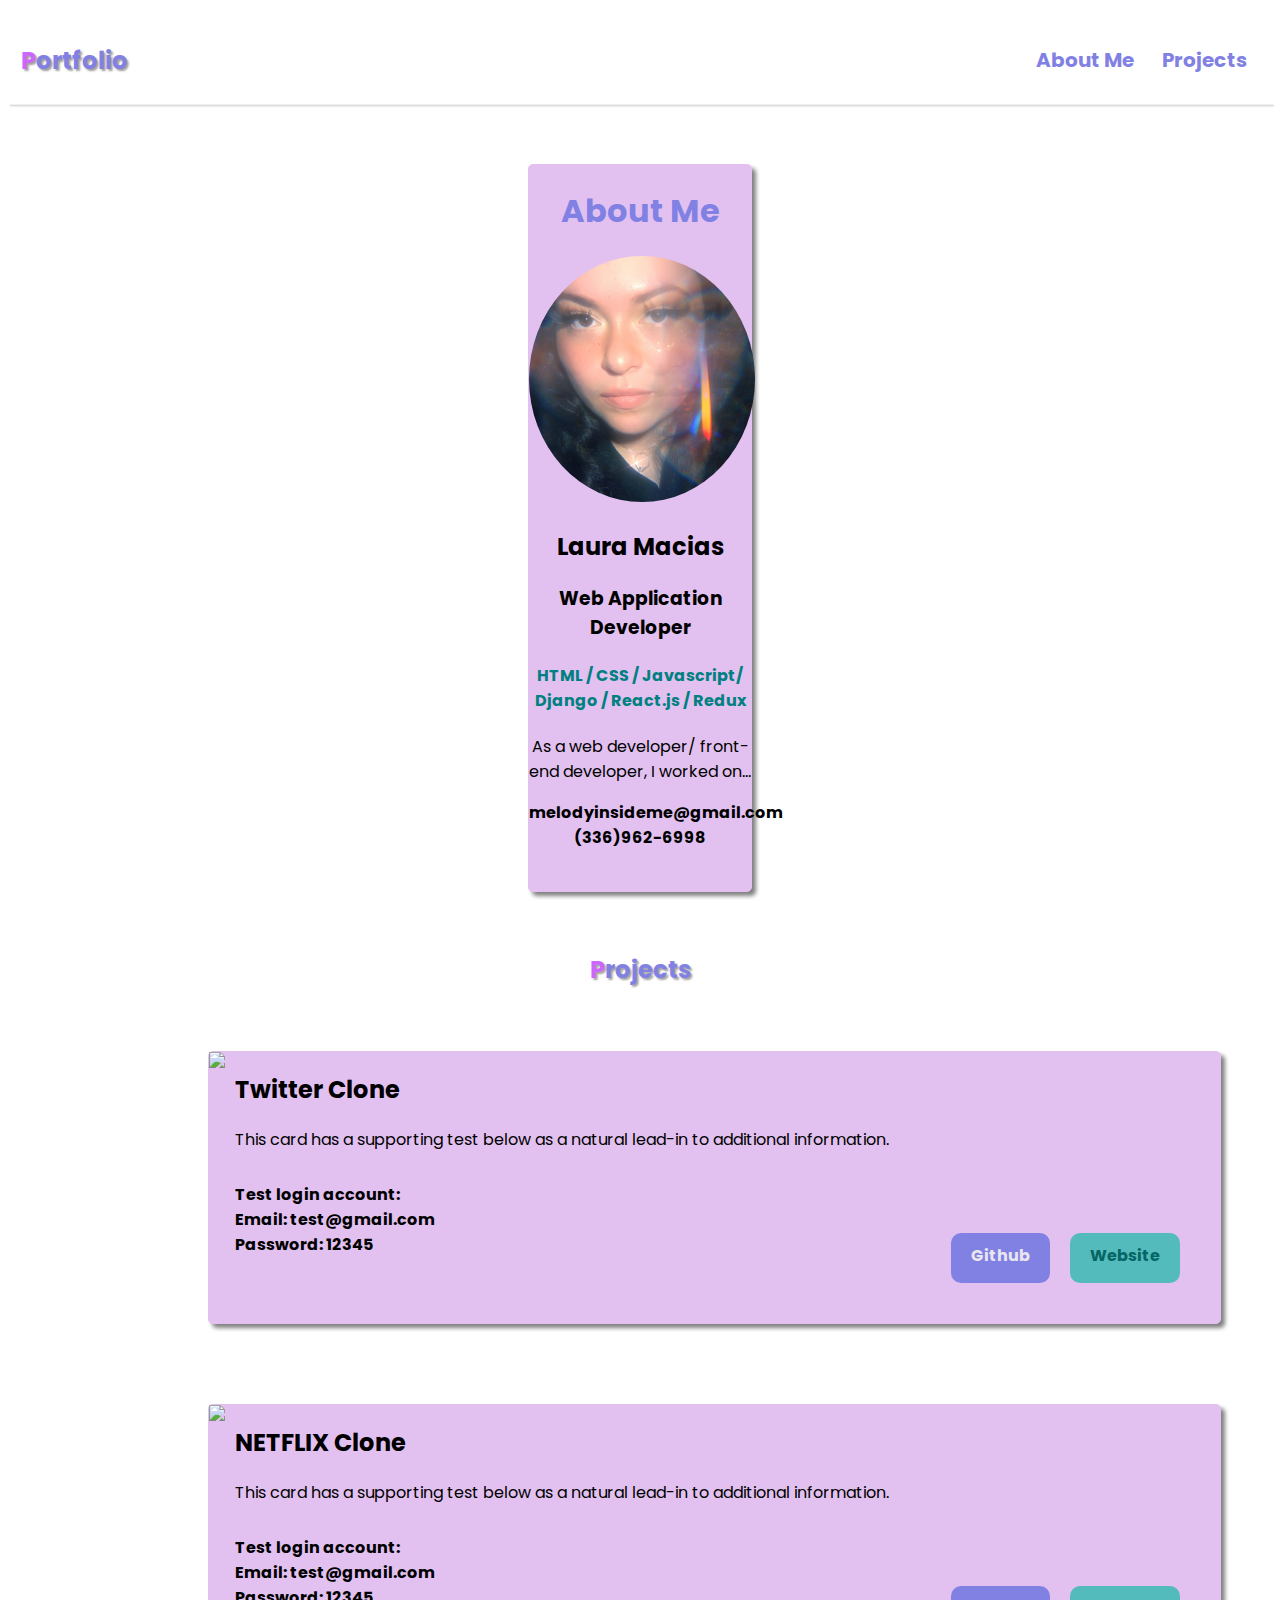
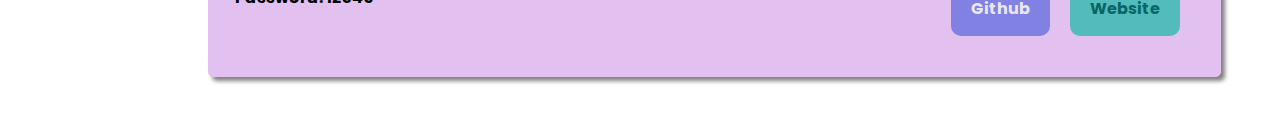
==== portfolio.html @ 05f4f1b3 "created about me, projects sections" ====
<!DOCTYPE html>
<html lang="en">
<head>
    <meta charset="UTF-8">
    <meta http-equiv="X-UA-Compatible" content="IE=edge">
    <meta name="viewport" content="width=device-width, initial-scale=1.0">
    <title>My Porfolio</title>
    <link href="portstyle.css" rel="stylesheet">
    <link href="https://fonts.googleapis.com/css2?family=Poppins:wght@100;200;300;400;600;700&display=swap" rel="stylesheet">
    <link href="../fontawesome-free-6.1.1-web/css/all.min.css" rel="stylesheet">
</head>
<body>
    <nav class="header">
        <h2 contenteditable><span style="color: #cc66ff">P</span>ortfolio</h2>
        <div class="navlinks">
            <ul>
                <li><a href="#aboutMe">About Me</a></li>
                <li><a href="#projects">Projects</a></li>
            </ul>
        </div>
    </nav>
    <hr>
    <section class="about" id="aboutMe">
        <h1>About Me</h1>
        <img src="../random/Mask Group 1.png" class="facepic">
        <h2>Laura Macias</h2>
        <h3>Web Application Developer</h3->
        <h4>HTML / CSS / Javascript/ Django / React.js / Redux</h4>
            <p>As a web developer/ front-end developer, I worked on...</p>
            <p class="contact">melodyinsideme@gmail.com <br> (336)962-6998</p>
            <a href=""><i class="fa-brands fa-linkedin fa-3x"></i></a>
            <a href=""><i class="fa-brands fa-github fa-3x"></i></a>
    </section>

    <!--Projects-->

    <section class="row" id="projects">
        <h3><span style="color: #cc66ff">P</span>rojects</h3>
        <div class="row1">
            <img src="./Scroll Group 1.png" style="float: left" id="img">
            <h2>Twitter Clone</h2>
                <p>This card has a supporting test below as a natural lead-in to additional information.</p>
                <p class="details">Test login account:<br>Email: test@gmail.com<br>Password: 12345</p>
                <a href="" class="web-btn" id="buttons">Website</a>
                <a href="" class="git-btn" id="buttons">Github</a>
                
        </div>
        <div class="row1">
            <img src="./Mask Group 2.png" style="float: left" id="img">
            <h2>NETFLIX Clone</h2>
                <p>This card has a supporting test below as a natural lead-in to additional information.</p>
                <p class="details">Test login account:<br>Email: test@gmail.com<br>Password: 12345</p>
                <a href="" class="web-btn" id="buttons">Website</a>
                <a href="" class="git-btn" id="buttons">Github</a>
        </div>
    </section>
    
</body>
</html>
---- portstyle.css ----
* {
    font-family: 'Poppins', sans-serif;
}

.about {
    background-color: #e2c1f0;
    margin: 60px 520px;
    border: 1px solid #e2c1f0;
    border-radius: 5px;
    text-align: center;
    box-shadow: 4px 4px 4px gray;
}

nav {
    display: flex;
    padding: 1% 1%;
    justify-content: space-between;
    align-items: center;
}

.navlinks {
    flex: 1;
    text-align: right;
}

.navlinks ul li {
    list-style: none;
    display: inline-block;
    padding: 8px 12px;
    position: relative;
}

.navlinks ul li a {
    color: #8181e4;
    text-decoration: none;
    font-size: 20px;
    font-weight: bold;
}

.navlinks ul li::after {
    content: '';
    width: 0%;
    height: 2px;
    background: #cc66ff;
    display: block;
    margin: auto;
    transition: 0.5s;
}

.navlinks ul li:hover::after {
    width: 100%;
}

.header h2 {
    color: #8181e4;
    text-shadow: 2px 2px 2px #a39f9f;
}

hr {
    border: 0;
    border-top: 1px solid white;
    margin-top: -10px;
    box-shadow: 2px 2px 2px #b8b5b5;
}

.about h1 {
    color: #8181e4;
}

.about h4 {
    color: teal;
}

.contact {
    font-weight: bold;
}

.fa-brands {
    cursor: pointer;
    color: #4c166b;
    margin-bottom: 20px;
    padding: 8px;
}

/* Projects */

.row1 {
    background-color: #e2c1f0;
    margin: 40px 200px;
    width: 80%;
    border: 1px solid #e2c1f0;
    border-radius: 5px;
    box-shadow: 4px 4px 4px gray;
    display: inline-block;
    position: relative;
}

#img {
    float: left;
    max-width: 40%;
    height: 250px;
    padding-right: 10px;
}

.row1 h2 {
    top: 0;
    margin-left: 20px;
}

.row1 .details {
    margin-right: 20px;
    margin-left: 16px;
    margin-top: 30px;
    left: 20%;
    font-weight: bold;
}

.row h3 {
    text-align: center;
    text-shadow: 2px 2px 2px #a5a4a4;
    font-size: 24px;
    color: #8181e4;
}

#buttons {
    border: none;
    border-radius: 10px;
    padding: 10px 20px;
    text-align: center;
    text-decoration: none;
    font-size: 16px;
    cursor: pointer;
    margin: 0 10px;
    float: right;
    position: relative;
    height: 30px;
    top: -40px;
    right: 30px;
    font-weight: bold;
}

.web-btn {
    color: #066666;
    background-color: #53bbbb;
}

.git-btn {
    color: #eae6f0;
    background-color: #8181e4;
}
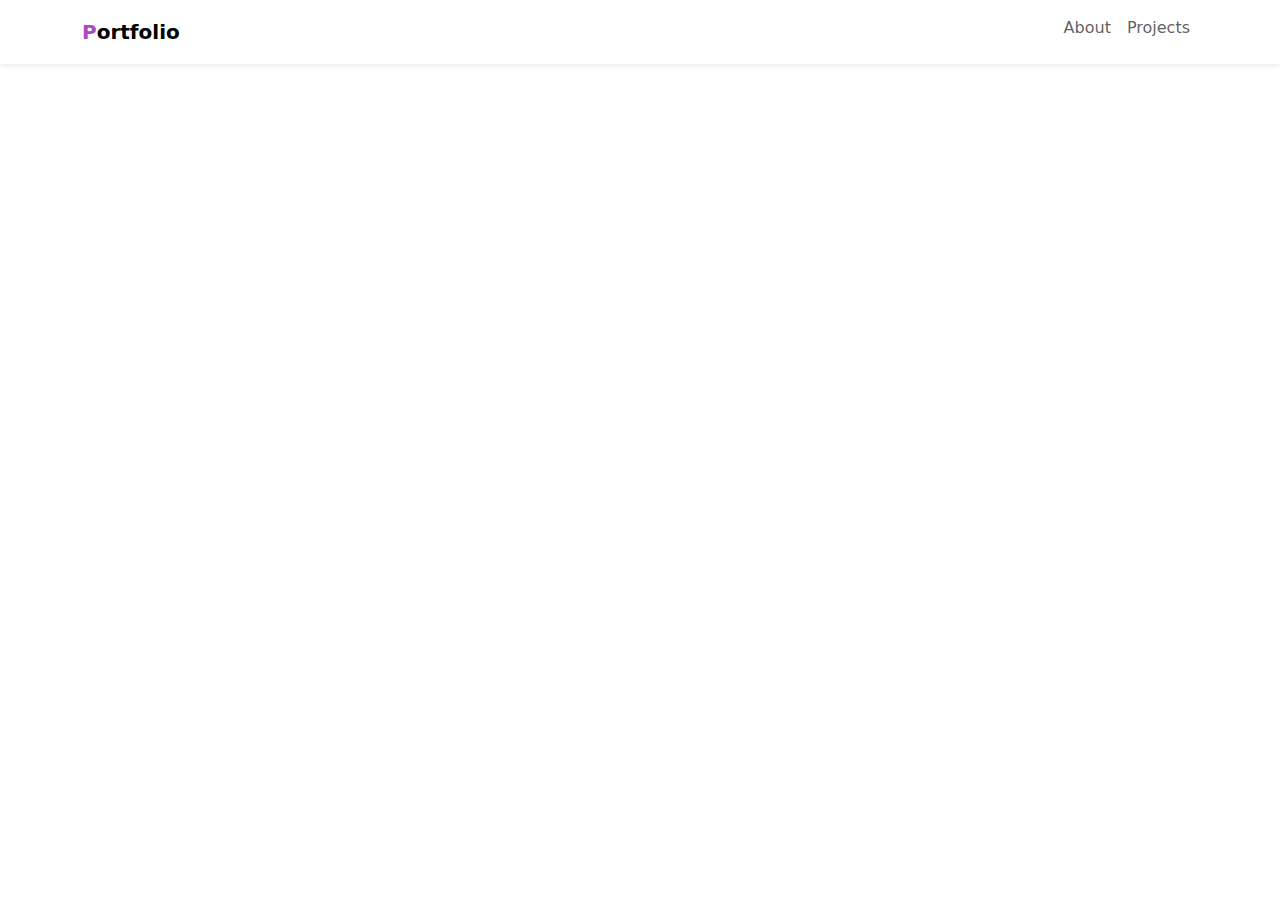
==== commit 27b37e9f: "started over, added nav bar, new css sheet, and logo" ====
--- a/portfolio.html
+++ b/portfolio.html
@@ -4,56 +4,31 @@
     <meta charset="UTF-8">
     <meta http-equiv="X-UA-Compatible" content="IE=edge">
     <meta name="viewport" content="width=device-width, initial-scale=1.0">
-    <title>My Porfolio</title>
-    <link href="portstyle.css" rel="stylesheet">
     <link href="https://fonts.googleapis.com/css2?family=Poppins:wght@100;200;300;400;600;700&display=swap" rel="stylesheet">
-    <link href="../fontawesome-free-6.1.1-web/css/all.min.css" rel="stylesheet">
+    <link rel="icon" type="image/png" href="./random/techis-logo.png">
+    <title>My Portfolio</title>
+    <link href="portstyle1.css" type="text/css" rel="stylesheet">
+    <link href="https://cdn.jsdelivr.net/npm/bootstrap@5.2.0-beta1/dist/css/bootstrap.min.css" rel="stylesheet">
+
 </head>
 <body>
-    <nav class="header">
-        <h2 contenteditable><span style="color: #cc66ff">P</span>ortfolio</h2>
-        <div class="navlinks">
-            <ul>
-                <li><a href="#aboutMe">About Me</a></li>
-                <li><a href="#projects">Projects</a></li>
+    <nav class="navbar navbar-expand-lg shadow-sm">
+        <div class="container">
+          <a class="navbar-brand title-icon" href="#"><span class="font-primary">P</span>ortfolio</a>
+          <button class="navbar-toggler" type="button" data-bs-toggle="collapse" data-bs-target="#navbarToggler">
+            <span class="navbar-toggler-icon"></span>
+          </button>
+          <div class="collapse navbar-collapse" id="navbarToggler">
+            <ul class="navbar-nav ms-auto mb-2">
+              <li class="nav-item">
+                <a class="nav-link font-black" href="#about">About</a>
+              </li>
+              <a class="nav-link font-black" href="#projects">Projects</a>
             </ul>
+          </div>
         </div>
-    </nav>
-    <hr>
-    <section class="about" id="aboutMe">
-        <h1>About Me</h1>
-        <img src="../random/Mask Group 1.png" class="facepic">
-        <h2>Laura Macias</h2>
-        <h3>Web Application Developer</h3->
-        <h4>HTML / CSS / Javascript/ Django / React.js / Redux</h4>
-            <p>As a web developer/ front-end developer, I worked on...</p>
-            <p class="contact">melodyinsideme@gmail.com <br> (336)962-6998</p>
-            <a href=""><i class="fa-brands fa-linkedin fa-3x"></i></a>
-            <a href=""><i class="fa-brands fa-github fa-3x"></i></a>
-    </section>
+      </nav>
 
-    <!--Projects-->
-
-    <section class="row" id="projects">
-        <h3><span style="color: #cc66ff">P</span>rojects</h3>
-        <div class="row1">
-            <img src="./Scroll Group 1.png" style="float: left" id="img">
-            <h2>Twitter Clone</h2>
-                <p>This card has a supporting test below as a natural lead-in to additional information.</p>
-                <p class="details">Test login account:<br>Email: test@gmail.com<br>Password: 12345</p>
-                <a href="" class="web-btn" id="buttons">Website</a>
-                <a href="" class="git-btn" id="buttons">Github</a>
-                
-        </div>
-        <div class="row1">
-            <img src="./Mask Group 2.png" style="float: left" id="img">
-            <h2>NETFLIX Clone</h2>
-                <p>This card has a supporting test below as a natural lead-in to additional information.</p>
-                <p class="details">Test login account:<br>Email: test@gmail.com<br>Password: 12345</p>
-                <a href="" class="web-btn" id="buttons">Website</a>
-                <a href="" class="git-btn" id="buttons">Github</a>
-        </div>
-    </section>
-    
+    <script src="https://cdn.jsdelivr.net/npm/bootstrap@5.2.0-beta1/dist/js/bootstrap.bundle.min.js"></script>
 </body>
 </html>--- a/portstyle1.css
+++ b/portstyle1.css
@@ -0,0 +1,14 @@
+/* Common */
+
+body {
+    font-family: 'Poppins', sans-serif;
+}
+
+.font-primary {
+    color: #aa49c2;
+}
+
+.title-icon {
+    font-size: 20px;
+    font-weight: bold;
+}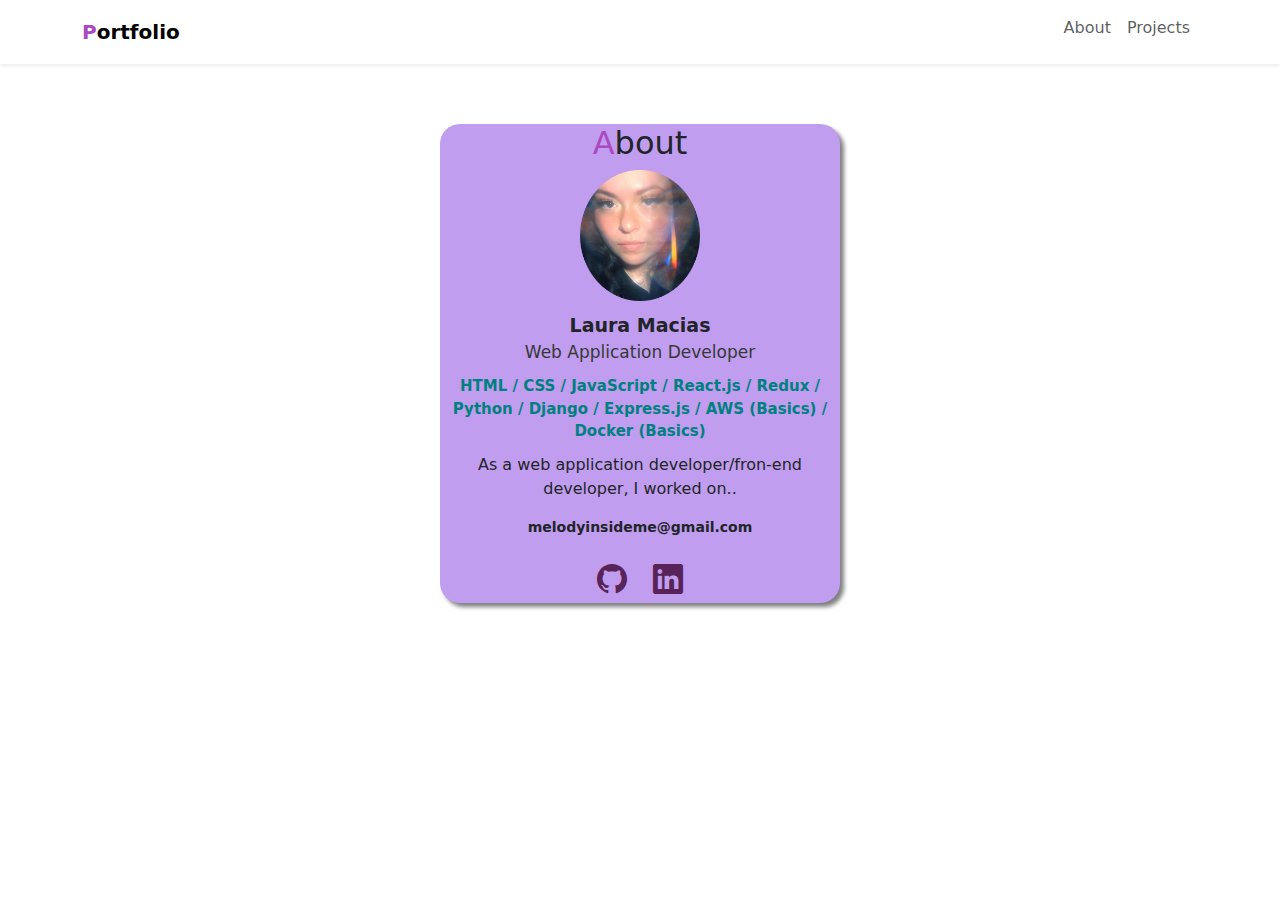
==== commit de5048ac: "created about section, also did some designing" ====
--- a/portfolio.html
+++ b/portfolio.html
@@ -4,6 +4,7 @@
     <meta charset="UTF-8">
     <meta http-equiv="X-UA-Compatible" content="IE=edge">
     <meta name="viewport" content="width=device-width, initial-scale=1.0">
+    <link rel="stylesheet" href="https://cdn.jsdelivr.net/npm/bootstrap-icons@1.8.3/font/bootstrap-icons.css">
     <link href="https://fonts.googleapis.com/css2?family=Poppins:wght@100;200;300;400;600;700&display=swap" rel="stylesheet">
     <link rel="icon" type="image/png" href="./random/techis-logo.png">
     <title>My Portfolio</title>
@@ -28,7 +29,18 @@
           </div>
         </div>
       </nav>
-
+      <div id="about">
+          <h2><span class="font-primary">A</span>bout</h2>
+          <img src="./Mask Group 1.png">
+          <div class="name">Laura Macias</div>
+          <div class="vocation">Web Application Developer</div>
+          <div class="skills">HTML / CSS / JavaScript / React.js / Redux / Python / Django / Express.js / AWS (Basics) / Docker (Basics)</div>
+            <p>As a web application developer/fron-end developer, I worked on..</p>
+          <div class="email">melodyinsideme@gmail.com</div>
+          <div class="icons">
+              <a href="https://github.com/maciasl1234" target="_blank"><i class="bi bi-github"></i></a>
+              <a href="https://www.linkedin.com/in/laura-macias-009a3b1b0" target="_blank"><i class="bi bi-linkedin ms-3"></i></a>
+          </div>
     <script src="https://cdn.jsdelivr.net/npm/bootstrap@5.2.0-beta1/dist/js/bootstrap.bundle.min.js"></script>
 </body>
 </html>--- a/portstyle1.css
+++ b/portstyle1.css
@@ -11,4 +11,54 @@
 .title-icon {
     font-size: 20px;
     font-weight: bold;
+}
+
+/* About section */
+
+#about {
+    margin: 60px auto;
+    max-width: 400px;
+    text-align: center;
+    background: #c09dee;
+    border-radius: 20px;
+    box-shadow: 4px 4px 4px gray;
+}
+
+#about img {
+    width: 120px;
+    margin-bottom: 10px;
+}
+
+#about .name {
+    font-size: 19px;
+    font-weight: bold;
+}
+
+#about .vocation {
+    margin-bottom: 10px;
+    font-size: 17px;
+    color: #353838;
+}
+
+#about .skills {
+    font-size: 15px;
+    color: #008080;
+    margin-bottom: 10px;
+    font-weight: bold;
+}
+
+#about .email {
+    margin-top: 14px;
+    font-size: 14px;
+    font-weight: bold;
+}
+
+#about .icons {
+    margin-top: 20px;
+    margin-bottom: 10px;
+    font-size: 30px;
+}
+
+#about .icons a {
+    color: #582358;
 }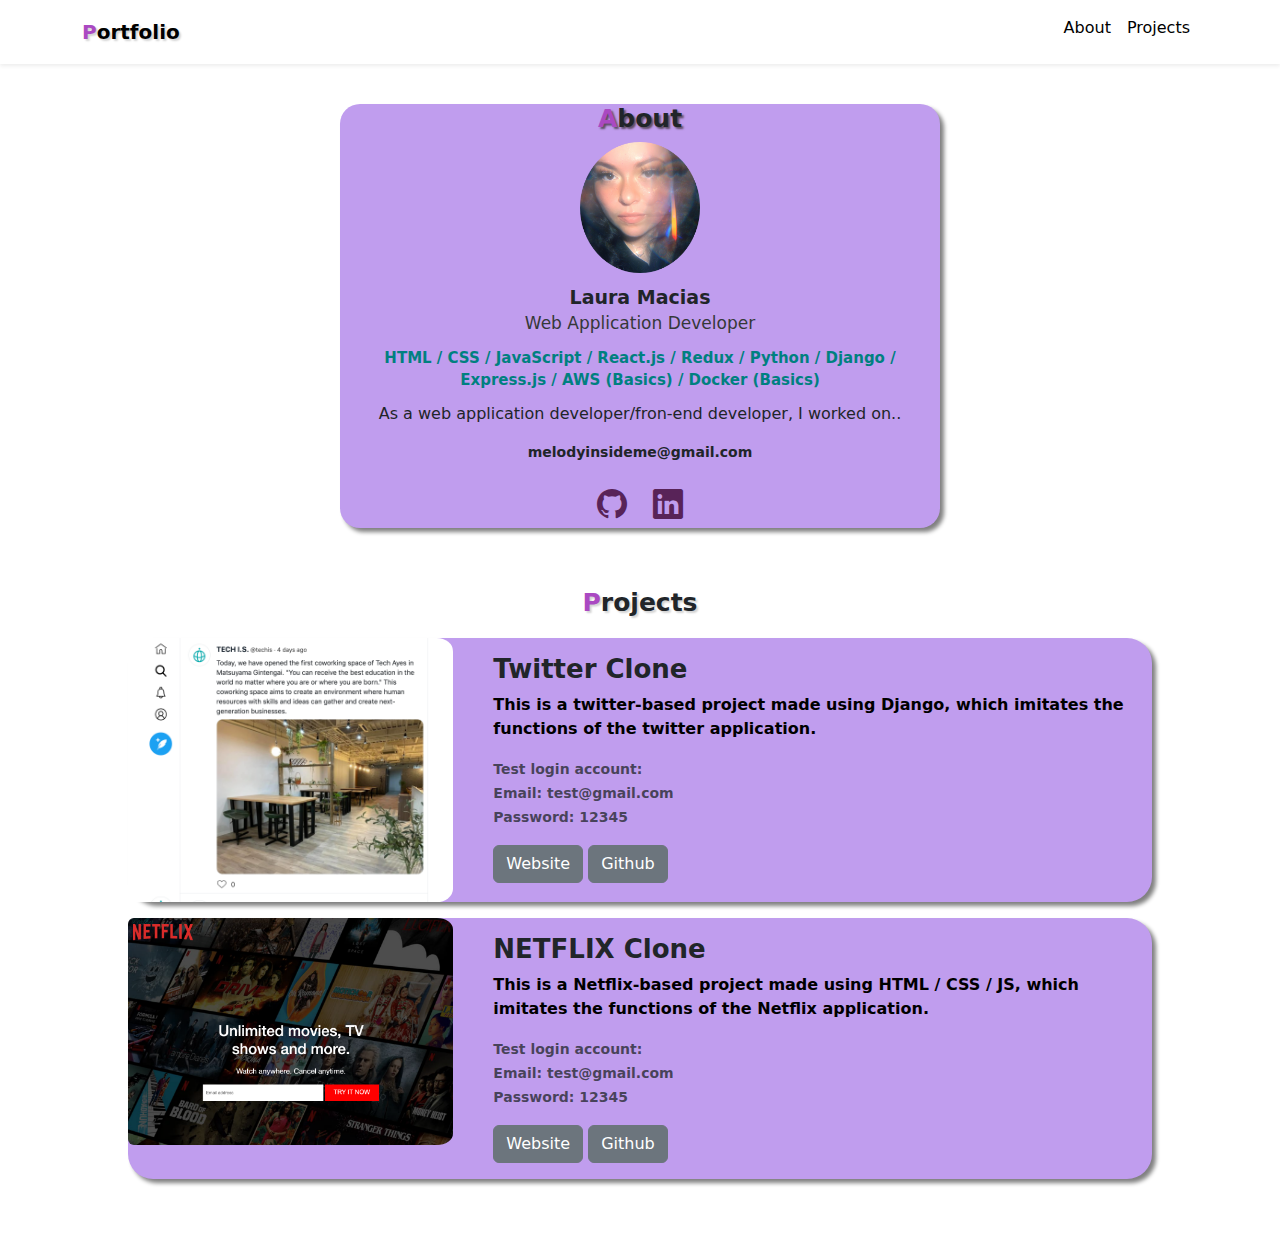
==== commit b69ec598: "created projects section, designing template completed" ====
--- a/portfolio.html
+++ b/portfolio.html
@@ -29,7 +29,7 @@
           </div>
         </div>
       </nav>
-      <div id="about">
+    <div id="about">
           <h2><span class="font-primary">A</span>bout</h2>
           <img src="./Mask Group 1.png">
           <div class="name">Laura Macias</div>
@@ -40,7 +40,55 @@
           <div class="icons">
               <a href="https://github.com/maciasl1234" target="_blank"><i class="bi bi-github"></i></a>
               <a href="https://www.linkedin.com/in/laura-macias-009a3b1b0" target="_blank"><i class="bi bi-linkedin ms-3"></i></a>
+    </div>
+    </div>
+    <div id="projects">
+        <h2><span class="font-primary">P</span>rojects</h2>
+
+        <div class="card mb-3">
+            <div class="row">
+              <div class="col-md-4">
+                <img src="./project-twitter.png" class="img-fluid rounded-start" alt="twitter project">
+              </div>
+              <div class="col-md-8">
+                <div class="card-body">
+                  <h5 class="card-title">Twitter Clone</h5>
+                  <p class="card-text">This is a twitter-based project made using Django, which imitates the functions of the twitter application.</p>
+                  <p class="card-text"><small class="text-muted">
+                      Test login account:<br>
+                      Email: test@gmail.com<br>
+                      Password: 12345
+                  </small></p>
+                  <a href="#" target="_blank" class="btn btn-secondary">Website</a> <!--heroku deployed link for the #-->
+                  <a href="#" target="_blank" class="btn btn-secondary">Github</a> <!--Link to project on github-->
+                </div>
+              </div>
+            </div>
           </div>
+
+        <div class="card mb-3">
+            <div class="row">
+              <div class="col-md-4">
+                <img src="./project-netflix.png" class="img-fluid rounded-start" alt="twitter project">
+              </div>
+              <div class="col-md-8">
+                <div class="card-body">
+                  <h5 class="card-title">NETFLIX Clone</h5>
+                  <p class="card-text">This is a Netflix-based project made using HTML / CSS / JS, which imitates the functions of the Netflix application.</p>
+                  <p class="card-text"><small class="text-muted">
+                      Test login account:<br>
+                      Email: test@gmail.com<br>
+                      Password: 12345
+                  </small></p>
+                  <a href="#" target="_blank" class="btn btn-secondary">Website</a> <!--heroku deployed link for the #-->
+                  <a href="#" target="_blank" class="btn btn-secondary">Github</a> <!--Link to project on github-->
+                </div>
+              </div>
+            </div>
+          </div>
+
+    </div>
+    
     <script src="https://cdn.jsdelivr.net/npm/bootstrap@5.2.0-beta1/dist/js/bootstrap.bundle.min.js"></script>
 </body>
 </html>--- a/portstyle1.css
+++ b/portstyle1.css
@@ -13,11 +13,30 @@
     font-weight: bold;
 }
 
+p {
+    font-size: 16px;
+}
+
+h2 {
+    font-weight: bold;
+    font-size: 23px;
+    margin-bottom: 20px;
+    text-shadow: 2px 2px 2px #5d4d64;
+}
+
+a.font-black {
+    color: #000000 !important;
+}
+
+.navbar-brand {
+    text-shadow: 2px 2px 2px lightgray;
+}
+
 /* About section */
 
 #about {
-    margin: 60px auto;
-    max-width: 400px;
+    margin: 40px auto;
+    max-width: 600px;
     text-align: center;
     background: #c09dee;
     border-radius: 20px;
@@ -61,4 +80,46 @@
 
 #about .icons a {
     color: #582358;
-}+}
+
+#about h2 {
+    font-weight: bold;
+    font-size: 25px;
+}
+
+/* Projects section */
+
+#projects {
+    margin: 60px auto;
+    width: 80%;
+}
+
+#projects h2 {
+    text-align: center;
+    font-size: 25px;
+    font-weight: bold;
+    text-shadow: 2px 2px 2px lightgray;
+    margin-bottom: 20px;
+}
+
+#projects .card .img-fluid {
+    width: 100%;
+    border-radius: 5%;
+}
+
+#projects .card {
+    background: #c09dee;
+    border: none;
+    border-radius: 25px;
+    box-shadow: 4px 4px 4px gray;
+}
+
+#projects .card-title {
+    font-weight: bold;
+    font-size: 26px;
+}
+
+#projects .card-text {
+    font-weight: bold;
+    color: #000000;
+}
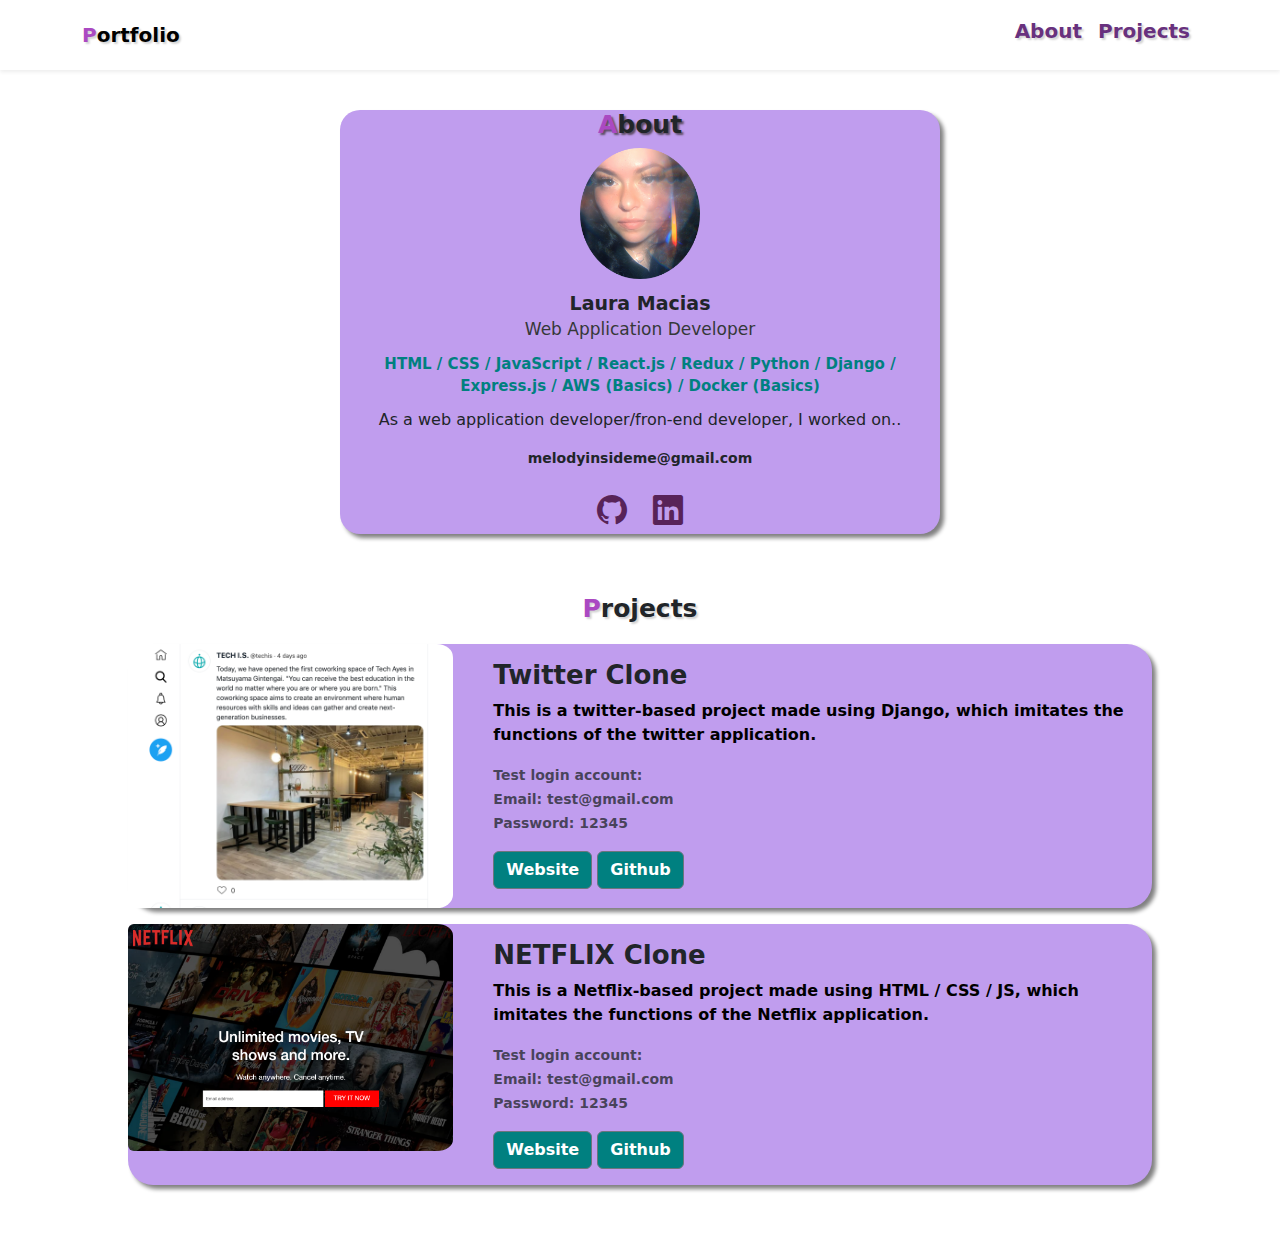
==== commit 2230737e: "changed color details and image size/positioning" ====
--- a/portfolio.html
+++ b/portfolio.html
@@ -24,7 +24,9 @@
               <li class="nav-item">
                 <a class="nav-link font-black" href="#about">About</a>
               </li>
+              <li class="nav-item">
               <a class="nav-link font-black" href="#projects">Projects</a>
+              </li>
             </ul>
           </div>
         </div>
--- a/portstyle1.css
+++ b/portstyle1.css
@@ -29,6 +29,22 @@
 }
 
 .navbar-brand {
+    text-shadow: 2px 2px 2px lightgray;
+}
+
+.container .navbar-toggler {
+    border: none;
+    background-color: #c88ae6;
+}
+
+.navbar-collapse {
+    background: #ffffff;
+}
+
+.navbar-collapse ul li a {
+    font-weight: bold;
+    color: #68317e !important;
+    font-size: 20px;
     text-shadow: 2px 2px 2px lightgray;
 }
 
@@ -105,6 +121,7 @@
 #projects .card .img-fluid {
     width: 100%;
     border-radius: 5%;
+    max-width: 400px;
 }
 
 #projects .card {
@@ -123,3 +140,8 @@
     font-weight: bold;
     color: #000000;
 }
+
+.card-body .btn {
+    font-weight: bold;
+    background-color: #008080;
+}
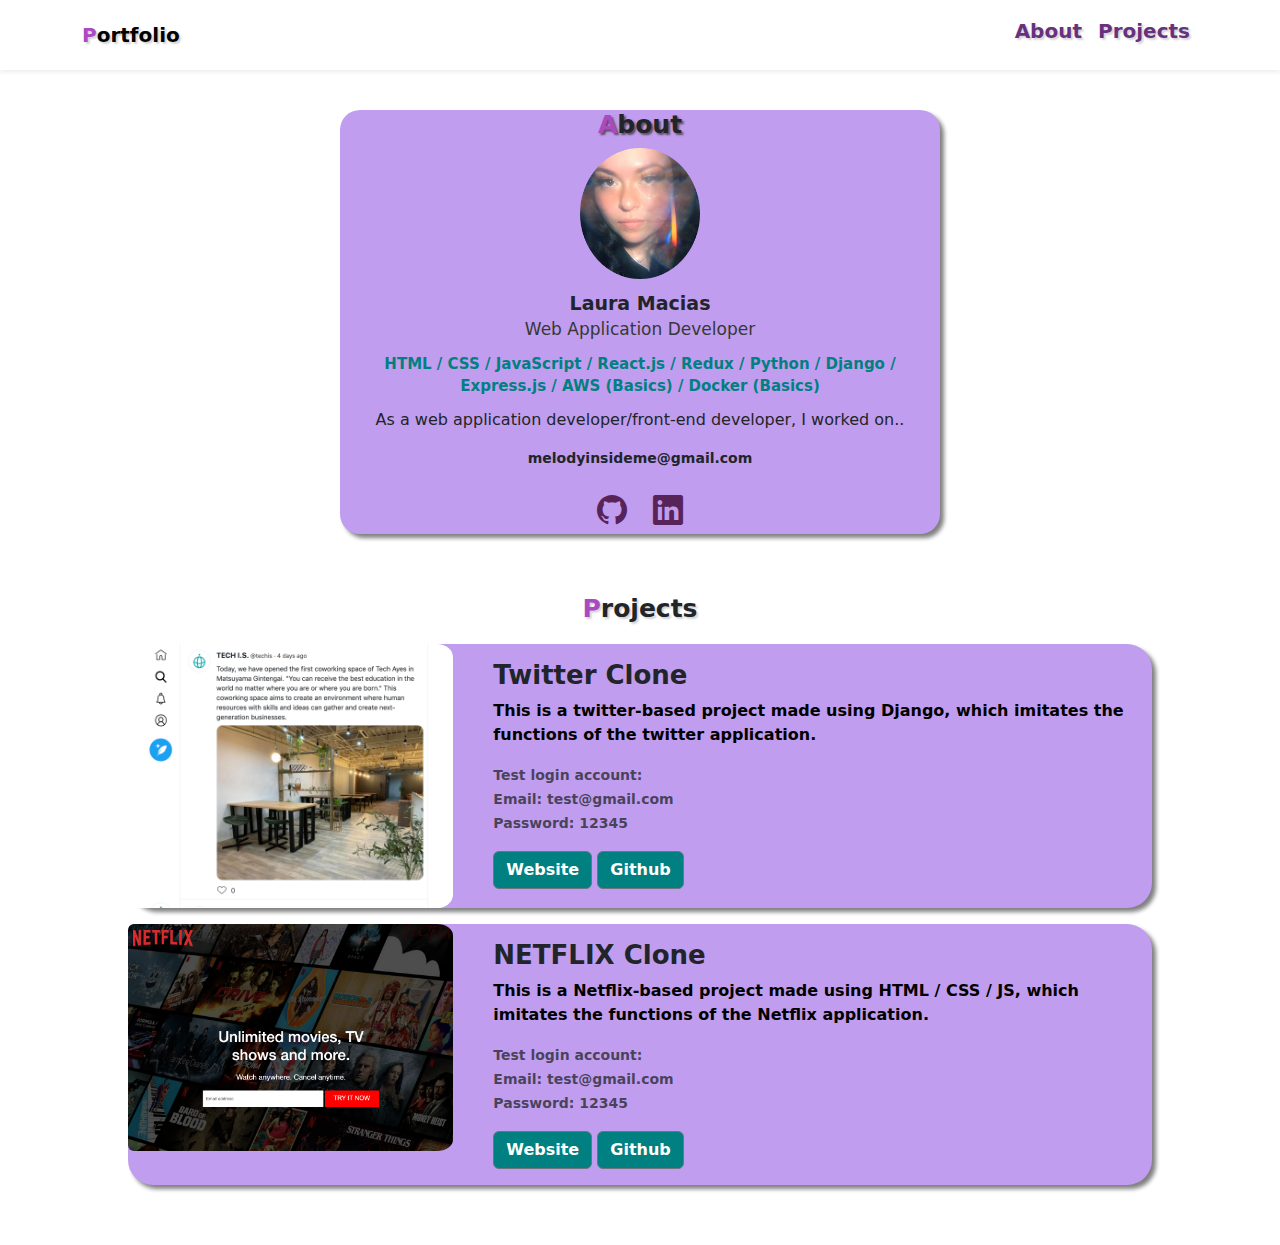
==== commit 8e5bd0e1: "corrected spelling in about me description" ====
--- a/portfolio.html
+++ b/portfolio.html
@@ -37,7 +37,7 @@
           <div class="name">Laura Macias</div>
           <div class="vocation">Web Application Developer</div>
           <div class="skills">HTML / CSS / JavaScript / React.js / Redux / Python / Django / Express.js / AWS (Basics) / Docker (Basics)</div>
-            <p>As a web application developer/fron-end developer, I worked on..</p>
+            <p>As a web application developer/front-end developer, I worked on..</p>
           <div class="email">melodyinsideme@gmail.com</div>
           <div class="icons">
               <a href="https://github.com/maciasl1234" target="_blank"><i class="bi bi-github"></i></a>
